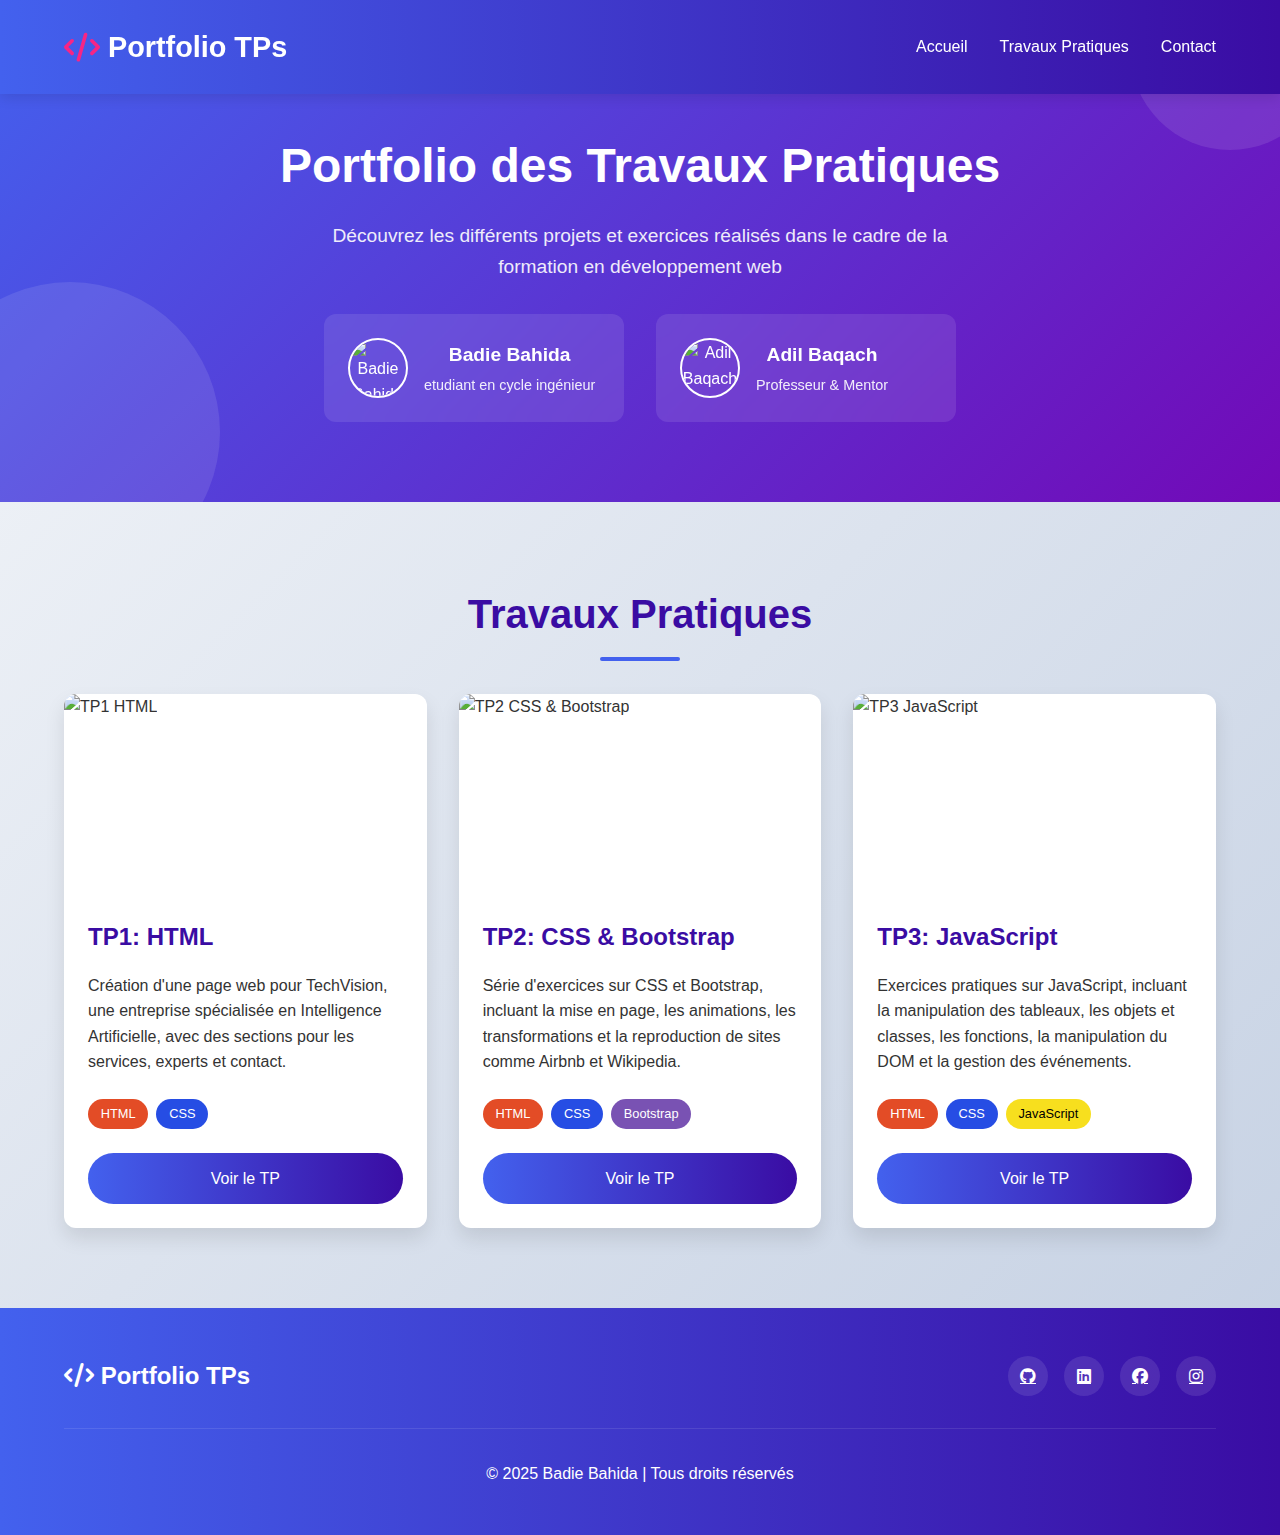
==== index.html @ a1fa03ae "update" ====
<!DOCTYPE html>
<html lang="fr">
	<head>
		<meta charset="UTF-8" />
		<meta name="viewport" content="width=device-width, initial-scale=1.0" />
		<title>Portfolio des TPs - Badie Bahida</title>
		<link
			rel="stylesheet"
			href="https://cdnjs.cloudflare.com/ajax/libs/font-awesome/6.4.0/css/all.min.css"
		/>
		<link rel="stylesheet" href="main.css" />
	</head>
	<body>
		<header>
			<div class="container">
				<nav>
					<div class="logo">
						<i class="fas fa-code"></i>
						<span>Portfolio TPs</span>
					</div>
					<div class="nav-links">
						<a href="#accueil">Accueil</a>
						<a href="#tps">Travaux Pratiques</a>
						<a href="#contact">Contact</a>
					</div>
				</nav>
			</div>
		</header>

		<section class="hero" id="accueil">
			<div class="container">
				<h1>Portfolio des Travaux Pratiques</h1>
				<p>
					Découvrez les différents projets et exercices réalisés dans le cadre
					de la formation en développement web
				</p>

				<div class="student-info">
					<div class="info-card">
						<img
							src="https://lh3.googleusercontent.com/a/ACg8ocKuCYP6786SQkCS6qkbVPd1j9hc2VpjG6OXENLoA1JB6BwZFqHM=s40-c"
							alt="Badie Bahida"
						/>
						<div class="info-text">
							<h3>Badie Bahida</h3>
							<p>etudiant en cycle ingénieur</p>
						</div>
					</div>
					<div class="info-card">
						<img
							src="https://lh3.googleusercontent.com/a-/ALV-UjXqrfnSzYMHXGqWyb1HqT8aXkZDKKXs7ezyEQ8MFGYznrhXm2MakQ=s32-c"
							alt="Adil Baqach"
						/>
						<div class="info-text">
							<h3>Adil Baqach</h3>
							<p>Professeur & Mentor</p>
						</div>
					</div>
				</div>
			</div>
		</section>

		<section class="tp-section" id="tps">
			<div class="container">
				<h2 class="section-title">Travaux Pratiques</h2>

				<div class="tp-grid">
					<!-- TP1 HTML -->
					<div class="tp-card">
						<div class="tp-image">
							<img
								src="https://images.unsplash.com/photo-1621839673705-6617adf9e890?q=80&w=1932&auto=format&fit=crop"
								alt="TP1 HTML"
							/>
						</div>
						<div class="tp-content">
							<h3>TP1: HTML</h3>
							<p>
								Création d'une page web pour TechVision, une entreprise
								spécialisée en Intelligence Artificielle, avec des sections pour
								les services, experts et contact.
							</p>
							<div class="tp-tags">
								<span class="tag html">HTML</span>
								<span class="tag css">CSS</span>
							</div>
							<a href="TP1 HTML/index.html" class="btn">Voir le TP</a>
						</div>
					</div>

					<!-- TP2 CSS & Bootstrap -->
					<div class="tp-card">
						<div class="tp-image">
							<img
								src="https://images.unsplash.com/photo-1507721999472-8ed4421c4af2?q=80&w=1740&auto=format&fit=crop"
								alt="TP2 CSS & Bootstrap"
							/>
						</div>
						<div class="tp-content">
							<h3>TP2: CSS & Bootstrap</h3>
							<p>
								Série d'exercices sur CSS et Bootstrap, incluant la mise en
								page, les animations, les transformations et la reproduction de
								sites comme Airbnb et Wikipedia.
							</p>
							<div class="tp-tags">
								<span class="tag html">HTML</span>
								<span class="tag css">CSS</span>
								<span class="tag bootstrap">Bootstrap</span>
							</div>
							<a href="css-bootstrap-tp2/index.html" class="btn">Voir le TP</a>
						</div>
					</div>

					<!-- TP3 JavaScript -->
					<div class="tp-card">
						<div class="tp-image">
							<img
								src="https://images.unsplash.com/photo-1579468118864-1b9ea3c0db4a?q=80&w=1740&auto=format&fit=crop"
								alt="TP3 JavaScript"
							/>
						</div>
						<div class="tp-content">
							<h3>TP3: JavaScript</h3>
							<p>
								Exercices pratiques sur JavaScript, incluant la manipulation des
								tableaux, les objets et classes, les fonctions, la manipulation
								du DOM et la gestion des événements.
							</p>
							<div class="tp-tags">
								<span class="tag html">HTML</span>
								<span class="tag css">CSS</span>
								<span class="tag js">JavaScript</span>
							</div>
							<a href="TP 3 JavaScript/index.html" class="btn">Voir le TP</a>
						</div>
					</div>
				</div>
			</div>
		</section>

		<footer id="contact">
			<div class="container">
				<div class="footer-content">
					<div class="footer-logo">
						<i class="fas fa-code"></i> Portfolio TPs
					</div>
					<div class="social-links">
						<a href="https://github.com/badie16/" target="_blank"
							><i class="fab fa-github"></i
						></a>
						<a href="https://www.linkedin.com/in/badie-bahida/" target="_blank"
							><i class="fab fa-linkedin"></i
						></a>
						<a
							href="https://web.facebook.com/profile.php?id=100053641154299"
							target="_blank"
							><i class="fab fa-facebook"></i
						></a>
						<a href="https://www.instagram.com/badieos" target="_blank"
							><i class="fab fa-instagram"></i
						></a>
					</div>
				</div>
				<div class="copyright">
					<p>&copy; 2025 Badie Bahida | Tous droits réservés</p>
				</div>
			</div>
		</footer>

		<a href="#accueil" class="back-to-top">
			<i class="fas fa-arrow-up"></i>
		</a>

		<script>
			// Back to top button visibility
			window.addEventListener("scroll", function () {
				const backToTop = document.querySelector(".back-to-top");
				if (window.pageYOffset > 300) {
					backToTop.style.display = "flex";
				} else {
					backToTop.style.display = "none";
				}
			});

			// Initially hide the back to top button
			document.querySelector(".back-to-top").style.display = "none";
		</script>
	</body>
</html>
---- main.css ----
:root {
	--primary: #4361ee;
	--primary-dark: #3a0ca3;
	--primary-light: #4895ef;
	--secondary: #7209b7;
	--accent: #f72585;
	--light: #f8f9fa;
	--dark: #212529;
	--text: #333;
	--card-shadow: 0 10px 20px rgba(0, 0, 0, 0.1);
	--transition: all 0.3s ease;
}

* {
	margin: 0;
	padding: 0;
	box-sizing: border-box;
	scroll-behavior: smooth;
}

body {
	font-family: "Poppins", -apple-system, BlinkMacSystemFont, "Segoe UI", Roboto,
		Oxygen, Ubuntu, Cantarell, "Open Sans", "Helvetica Neue", sans-serif;
	line-height: 1.6;
	color: var(--text);
	background: linear-gradient(135deg, #f5f7fa 0%, #c3cfe2 100%);
	min-height: 100vh;
}

header {
	background: linear-gradient(90deg, var(--primary), var(--primary-dark));
	color: white;
	padding: 1.5rem 0;
	box-shadow: 0 4px 12px rgba(0, 0, 0, 0.1);
	position: fixed;
	width: 100%;
	z-index: 1000;
}

.container {
	width: 90%;
	max-width: 1200px;
	margin: 0 auto;
}

nav {
	display: flex;
	justify-content: space-between;
	align-items: center;
}

.logo {
	font-size: 1.8rem;
	font-weight: 700;
	display: flex;
	align-items: center;
	gap: 0.5rem;
}

.logo i {
	color: var(--accent);
}

.nav-links {
	display: flex;
	gap: 2rem;
}

.nav-links a {
	color: white;
	text-decoration: none;
	font-weight: 500;
	transition: var(--transition);
	position: relative;
}

.nav-links a::after {
	content: "";
	position: absolute;
	bottom: -5px;
	left: 0;
	width: 0;
	height: 2px;
	background: var(--accent);
	transition: var(--transition);
}

.nav-links a:hover::after {
	width: 100%;
}

.hero {
	padding-top: 8rem;
	padding-bottom: 5rem;
	text-align: center;
	background: linear-gradient(135deg, var(--primary) 0%, var(--secondary) 100%);
	color: white;
	position: relative;
	overflow: hidden;
}

.hero::before {
	content: "";
	position: absolute;
	top: -50px;
	right: -50px;
	width: 200px;
	height: 200px;
	border-radius: 50%;
	background: rgba(255, 255, 255, 0.1);
}

.hero::after {
	content: "";
	position: absolute;
	bottom: -80px;
	left: -80px;
	width: 300px;
	height: 300px;
	border-radius: 50%;
	background: rgba(255, 255, 255, 0.1);
}

.hero h1 {
	font-size: 3rem;
	margin-bottom: 1rem;
	font-weight: 800;
}

.hero p {
	font-size: 1.2rem;
	max-width: 700px;
	margin: 0 auto 2rem;
	opacity: 0.9;
}

.student-info {
	display: flex;
	justify-content: center;
	align-items: center;
	gap: 2rem;
	margin-top: 2rem;
	flex-wrap: wrap;
}

.info-card {
	background: rgba(255, 255, 255, 0.1);
	backdrop-filter: blur(10px);
	padding: 1.5rem;
	border-radius: 12px;
	display: flex;
	align-items: center;
	gap: 1rem;
	min-width: 300px;
}

.info-card img {
	width: 60px;
	height: 60px;
	border-radius: 50%;
	object-fit: cover;
	border: 2px solid white;
}

.info-text h3 {
	font-size: 1.2rem;
	margin-bottom: 0.2rem;
}

.info-text p {
	font-size: 0.9rem;
	margin: 0;
}

.tp-section {
	padding: 5rem 0;
}

.section-title {
	text-align: center;
	font-size: 2.5rem;
	margin-bottom: 3rem;
	color: var(--primary-dark);
	position: relative;
}

.section-title::after {
	content: "";
	position: absolute;
	bottom: -15px;
	left: 50%;
	transform: translateX(-50%);
	width: 80px;
	height: 4px;
	background: var(--primary);
	border-radius: 2px;
}

.tp-grid {
	display: grid;
	grid-template-columns: repeat(auto-fill, minmax(350px, 1fr));
	gap: 2rem;
}

.tp-card {
	background: white;
	border-radius: 12px;
	overflow: hidden;
	box-shadow: var(--card-shadow);
	transition: var(--transition);
	height: 100%;
	display: flex;
	flex-direction: column;
}

.tp-card:hover {
	transform: translateY(-10px);
	box-shadow: 0 15px 30px rgba(0, 0, 0, 0.15);
}

.tp-image {
	height: 200px;
	overflow: hidden;
}

.tp-image img {
	width: 100%;
	height: 100%;
	object-fit: cover;
	transition: var(--transition);
}

.tp-card:hover .tp-image img {
	transform: scale(1.05);
}

.tp-content {
	padding: 1.5rem;
	flex-grow: 1;
	display: flex;
	flex-direction: column;
}

.tp-content h3 {
	font-size: 1.5rem;
	margin-bottom: 1rem;
	color: var(--primary-dark);
}

.tp-content p {
	color: var(--text);
	margin-bottom: 1.5rem;
	flex-grow: 1;
}

.tp-tags {
	display: flex;
	flex-wrap: wrap;
	gap: 0.5rem;
	margin-bottom: 1.5rem;
}

.tag {
	background: var(--primary-light);
	color: white;
	padding: 0.3rem 0.8rem;
	border-radius: 50px;
	font-size: 0.8rem;
	font-weight: 500;
}

.tag.html {
	background: #e34c26;
}

.tag.css {
	background: #264de4;
}

.tag.js {
	background: #f7df1e;
	color: black;
}

.tag.bootstrap {
	background: #7952b3;
}

.btn {
	display: inline-block;
	background: linear-gradient(90deg, var(--primary), var(--primary-dark));
	color: white;
	text-decoration: none;
	padding: 0.8rem 1.5rem;
	border-radius: 50px;
	font-weight: 500;
	transition: var(--transition);
	text-align: center;
}

.btn:hover {
	background: linear-gradient(90deg, var(--primary-dark), var(--primary));
	transform: scale(1.05);
}

footer {
	background: linear-gradient(90deg, var(--primary), var(--primary-dark));
	color: white;
	padding: 3rem 0;
	text-align: center;
}

.footer-content {
	display: flex;
	justify-content: space-between;
	align-items: center;
	flex-wrap: wrap;
	gap: 2rem;
}

.footer-logo {
	font-size: 1.5rem;
	font-weight: 700;
}

.social-links {
	display: flex;
	gap: 1rem;
}

.social-links a {
	display: flex;
	align-items: center;
	justify-content: center;
	width: 40px;
	height: 40px;
	background: rgba(255, 255, 255, 0.1);
	color: white;
	border-radius: 50%;
	transition: var(--transition);
}

.social-links a:hover {
	background: white;
	color: var(--primary);
	transform: translateY(-5px);
}

.copyright {
	width: 100%;
	margin-top: 2rem;
	padding-top: 2rem;
	border-top: 1px solid rgba(255, 255, 255, 0.1);
}

@media (max-width: 768px) {
	.nav-links {
		display: none;
	}

	.hero h1 {
		font-size: 2.5rem;
	}

	.info-card {
		width: 100%;
	}

	.footer-content {
		flex-direction: column;
		text-align: center;
	}

	.social-links {
		justify-content: center;
	}
}

.back-to-top {
	position: fixed;
	bottom: 20px;
	right: 20px;
	background: var(--primary);
	color: white;
	width: 50px;
	height: 50px;
	border-radius: 50%;
	display: flex;
	justify-content: center;
	align-items: center;
	font-size: 1.5rem;
	box-shadow: 0 4px 12px rgba(0, 0, 0, 0.2);
	transition: var(--transition);
	z-index: 1000;
	text-decoration: none;
}

.back-to-top:hover {
	background: var(--primary-dark);
	transform: translateY(-5px);
}
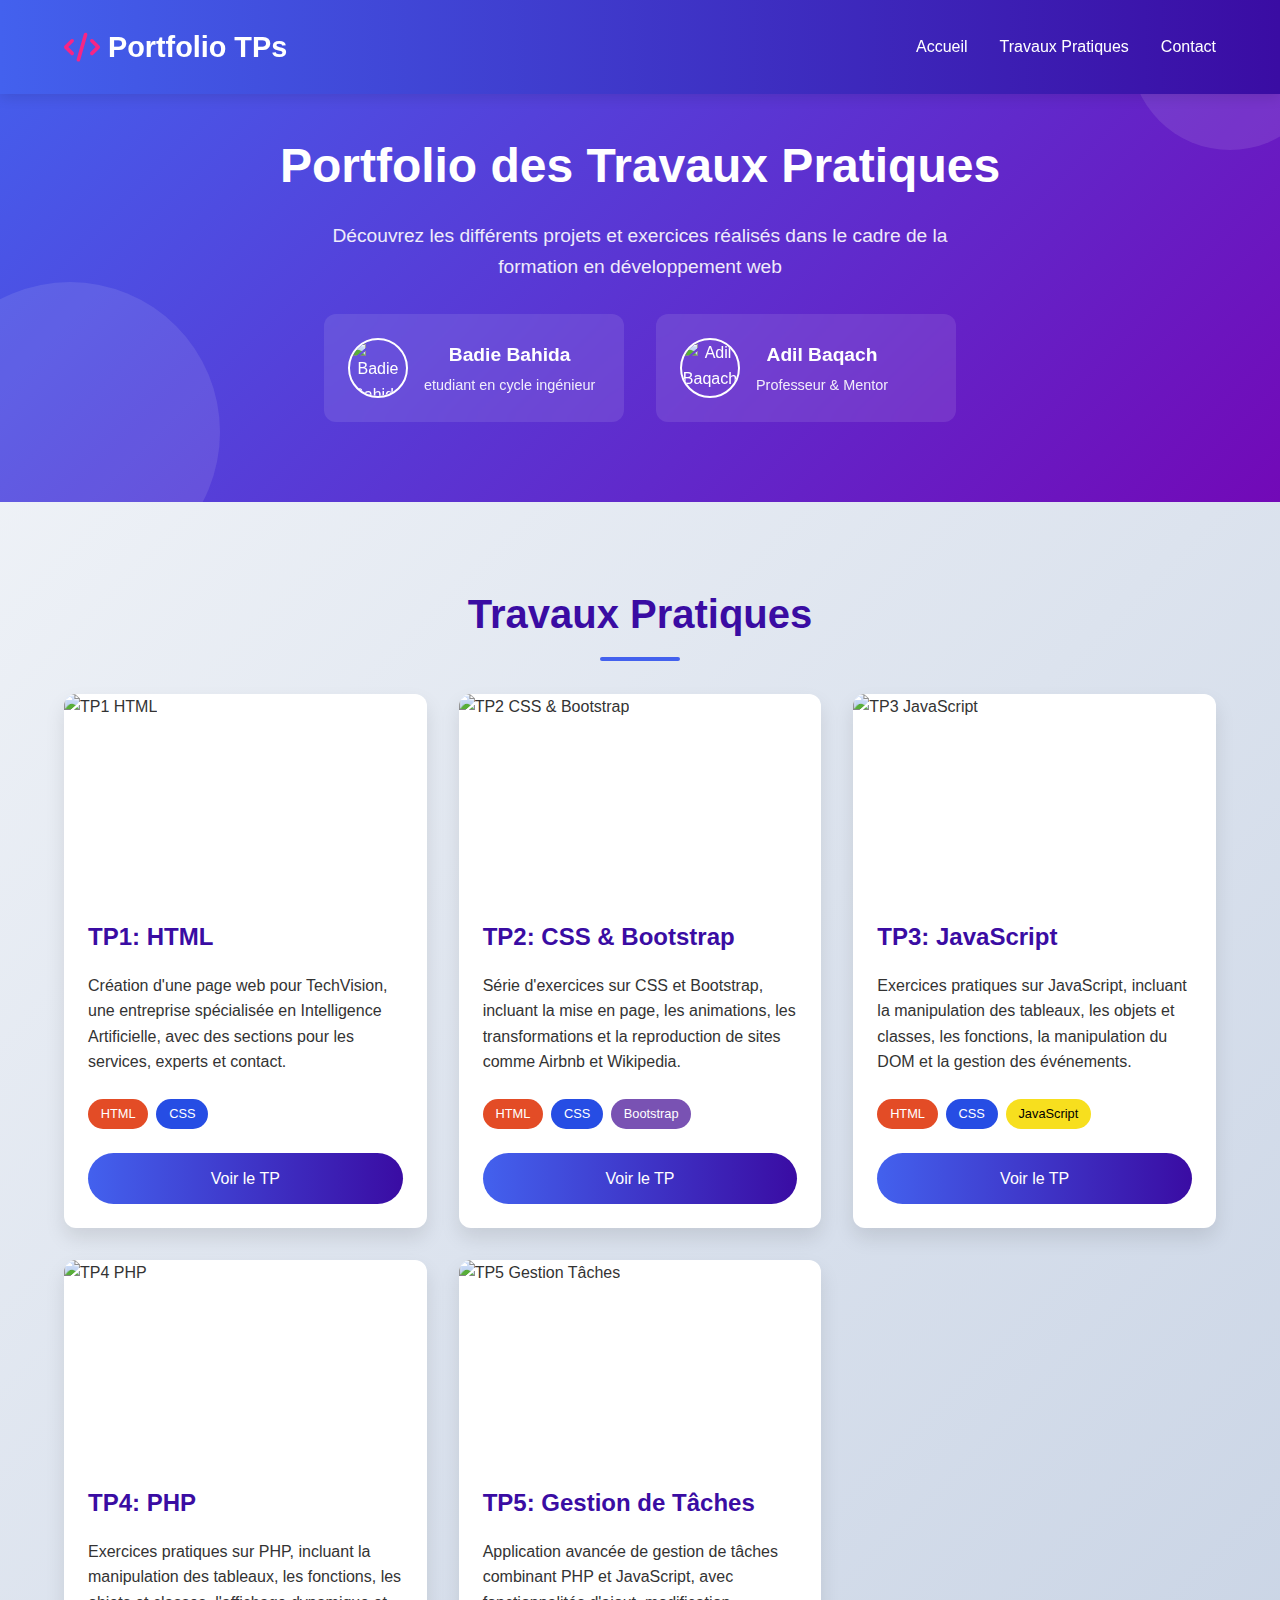
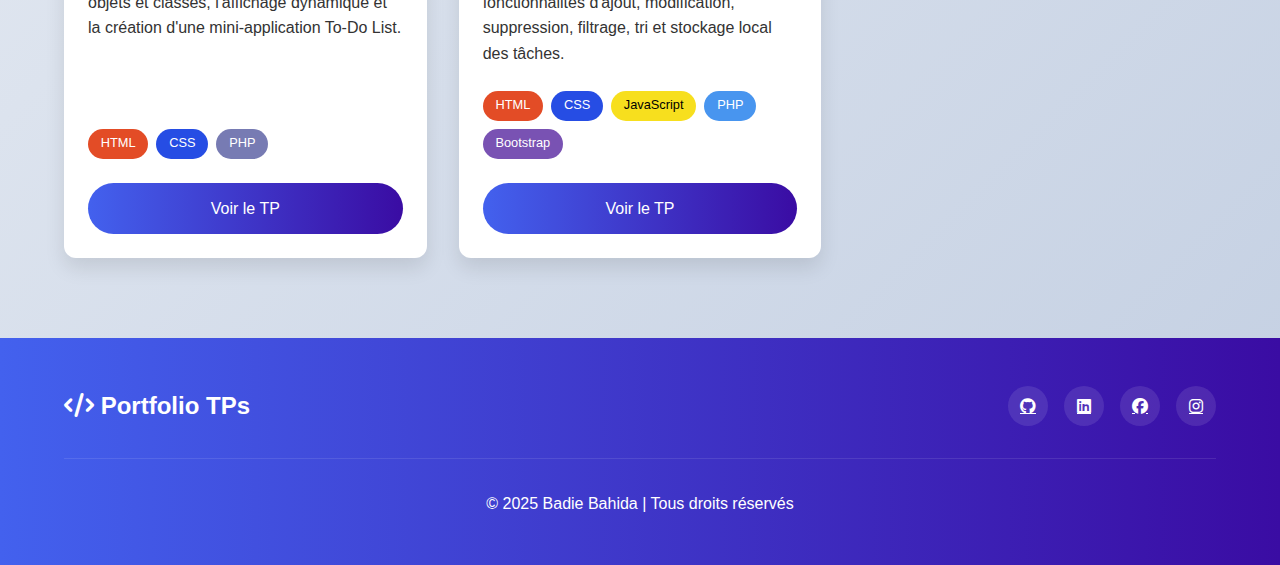
==== commit faa27553: "update" ====
--- a/index.html
+++ b/index.html
@@ -135,6 +135,59 @@
 							<a href="TP 3 JavaScript/index.html" class="btn">Voir le TP</a>
 						</div>
 					</div>
+
+					<!-- TP4 PHP -->
+					<div class="tp-card">
+						<div class="tp-image">
+							<img
+								src="https://images.unsplash.com/photo-1599507593499-a3f7d7d97667?q=80&w=1740&auto=format&fit=crop"
+								alt="TP4 PHP"
+							/>
+						</div>
+						<div class="tp-content">
+							<h3>TP4: PHP</h3>
+							<p>
+								Exercices pratiques sur PHP, incluant la manipulation des
+								tableaux, les fonctions, les objets et classes, l'affichage
+								dynamique et la création d'une mini-application To-Do List.
+							</p>
+							<div class="tp-tags">
+								<span class="tag html">HTML</span>
+								<span class="tag css">CSS</span>
+								<span
+									class="tag"
+									style="background-color: #777bb3; color: white"
+									>PHP</span
+								>
+							</div>
+							<a href="TP4 PHP/index.php" class="btn">Voir le TP</a>
+						</div>
+					</div>
+					<!-- TP5 Gestion Tâches -->
+					<div class="tp-card">
+						<div class="tp-image">
+							<img
+								src="https://images.unsplash.com/photo-1484480974693-6ca0a78fb36b?q=80&w=1740&auto=format&fit=crop"
+								alt="TP5 Gestion Tâches"
+							/>
+						</div>
+						<div class="tp-content">
+							<h3>TP5: Gestion de Tâches</h3>
+							<p>
+								Application avancée de gestion de tâches combinant PHP et
+								JavaScript, avec fonctionnalités d'ajout, modification,
+								suppression, filtrage, tri et stockage local des tâches.
+							</p>
+							<div class="tp-tags">
+								<span class="tag html">HTML</span>
+								<span class="tag css">CSS</span>
+								<span class="tag js">JavaScript</span>
+								<span class="tag php">PHP</span>
+								<span class="tag bootstrap">Bootstrap</span>
+							</div>
+							<a href="TP5 Gestion Taches/index.php" class="btn">Voir le TP</a>
+						</div>
+					</div>
 				</div>
 			</div>
 		</section>
--- a/main.css
+++ b/main.css
@@ -399,3 +399,4 @@
 	background: var(--primary-dark);
 	transform: translateY(-5px);
 }
+
